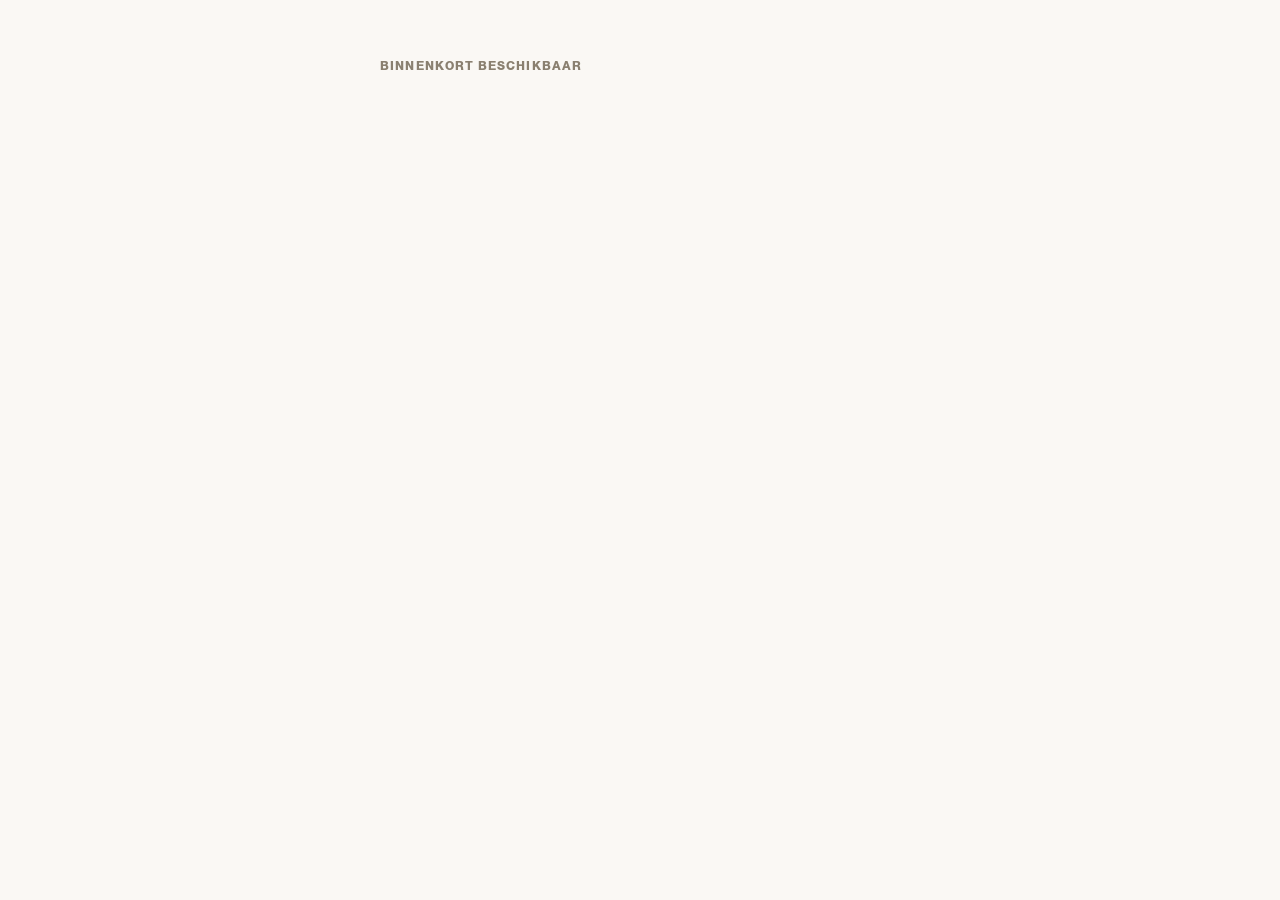
==== index.html @ 1dd10e85 "Init: gedeelde stijl en app-constants" ====
<!doctype html>
<html lang="nl">
<head>
  <meta charset="utf-8">
  <title>Gran Vida — Beschikbaarheid</title>
  <link rel="stylesheet" href="https://fonts.googleapis.com/css2?family=Libre+Baskerville:wght@400;700&family=Almarai:wght@400;700;800&display=swap">
  <link rel="stylesheet" href="assets/style.css">
</head>
<body>
  <div class="gv-page"><p class="gv-eyebrow">Binnenkort beschikbaar</p></div>
</body>
</html>
---- assets/style.css ----
* { box-sizing: border-box; }

body {
  margin: 0;
  background: #FAF8F4;
  font-family: 'Almarai', system-ui, sans-serif;
  color: #221F1A;
}

a { color: #E8592A; }
a:hover { color: #c2481f; }

.gv-eyebrow {
  font-family: 'Almarai', sans-serif;
  font-weight: 800;
  letter-spacing: 0.1em;
  text-transform: uppercase;
  font-size: 11.5px;
  color: #8a8070;
}

.gv-h1 {
  font-family: 'Libre Baskerville', serif;
  font-weight: 400;
  font-size: 30px;
  line-height: 1.2;
  margin: 0;
  color: #221F1A;
}

.gv-h2 {
  font-family: 'Libre Baskerville', serif;
  font-weight: 400;
  font-size: 19px;
  margin: 0;
  color: #221F1A;
}

.gv-page {
  max-width: 560px;
  margin: 0 auto;
  padding: 48px 20px 64px;
  display: flex;
  flex-direction: column;
  gap: 28px;
}

.gv-card {
  display: flex;
  flex-direction: column;
  gap: 14px;
  background: #FFFFFF;
  border: 1px solid #ECE6DA;
  border-radius: 4px;
  padding: 24px;
}

.gv-field-label {
  font-family: 'Almarai', sans-serif;
  font-weight: 700;
  font-size: 13px;
  color: #221F1A;
  display: block;
  margin-bottom: 6px;
}

.gv-input {
  width: 100%;
  border: 1px solid #d9d1c1;
  border-radius: 3px;
  background: #FDFCF9;
  padding: 11px 12px;
  font-size: 14.5px;
  font-family: 'Almarai', sans-serif;
  color: #221F1A;
}

.gv-btn {
  width: 100%;
  background: #E8592A;
  color: #FFFFFF;
  border: none;
  border-radius: 3px;
  padding: 15px;
  font-family: 'Almarai', sans-serif;
  font-weight: 700;
  font-size: 14.5px;
  cursor: pointer;
}

.gv-btn:disabled { opacity: 0.6; cursor: default; }

.gv-btn-secondary {
  background: #FFFFFF;
  color: #221F1A;
  border: 1px solid #ddd4c2;
}

.gv-error {
  color: #a3341f;
  font-size: 13px;
  background: #FBEAE5;
  border-radius: 3px;
  padding: 10px 12px;
}

.gv-rooster {
  display: grid;
  grid-template-columns: 84px repeat(5, 1fr);
  gap: 6px;
}

.gv-rooster-day {
  text-align: center;
  font-family: 'Almarai', sans-serif;
  font-weight: 800;
  font-size: 11px;
  color: #8a8070;
}

.gv-slot {
  aspect-ratio: 1;
  border-radius: 3px;
  border: 1.5px solid #bdb29c;
  cursor: pointer;
}

.gv-slot.checked {
  background: #E8592A;
  border-color: #E8592A;
}

.gv-status-open {
  font-size: 11px; font-weight: 700; color: #3f6b3a;
  background: #EAF1E6; padding: 3px 9px; border-radius: 10px;
}

.gv-status-uitgenodigd {
  font-size: 11px; font-weight: 700; color: #a3661f;
  background: #FBEADD; padding: 3px 9px; border-radius: 10px;
}

.gv-status-ingedeeld {
  font-size: 11px; font-weight: 700; color: #5a5248;
  background: #ECE6DA; padding: 3px 9px; border-radius: 10px;
}
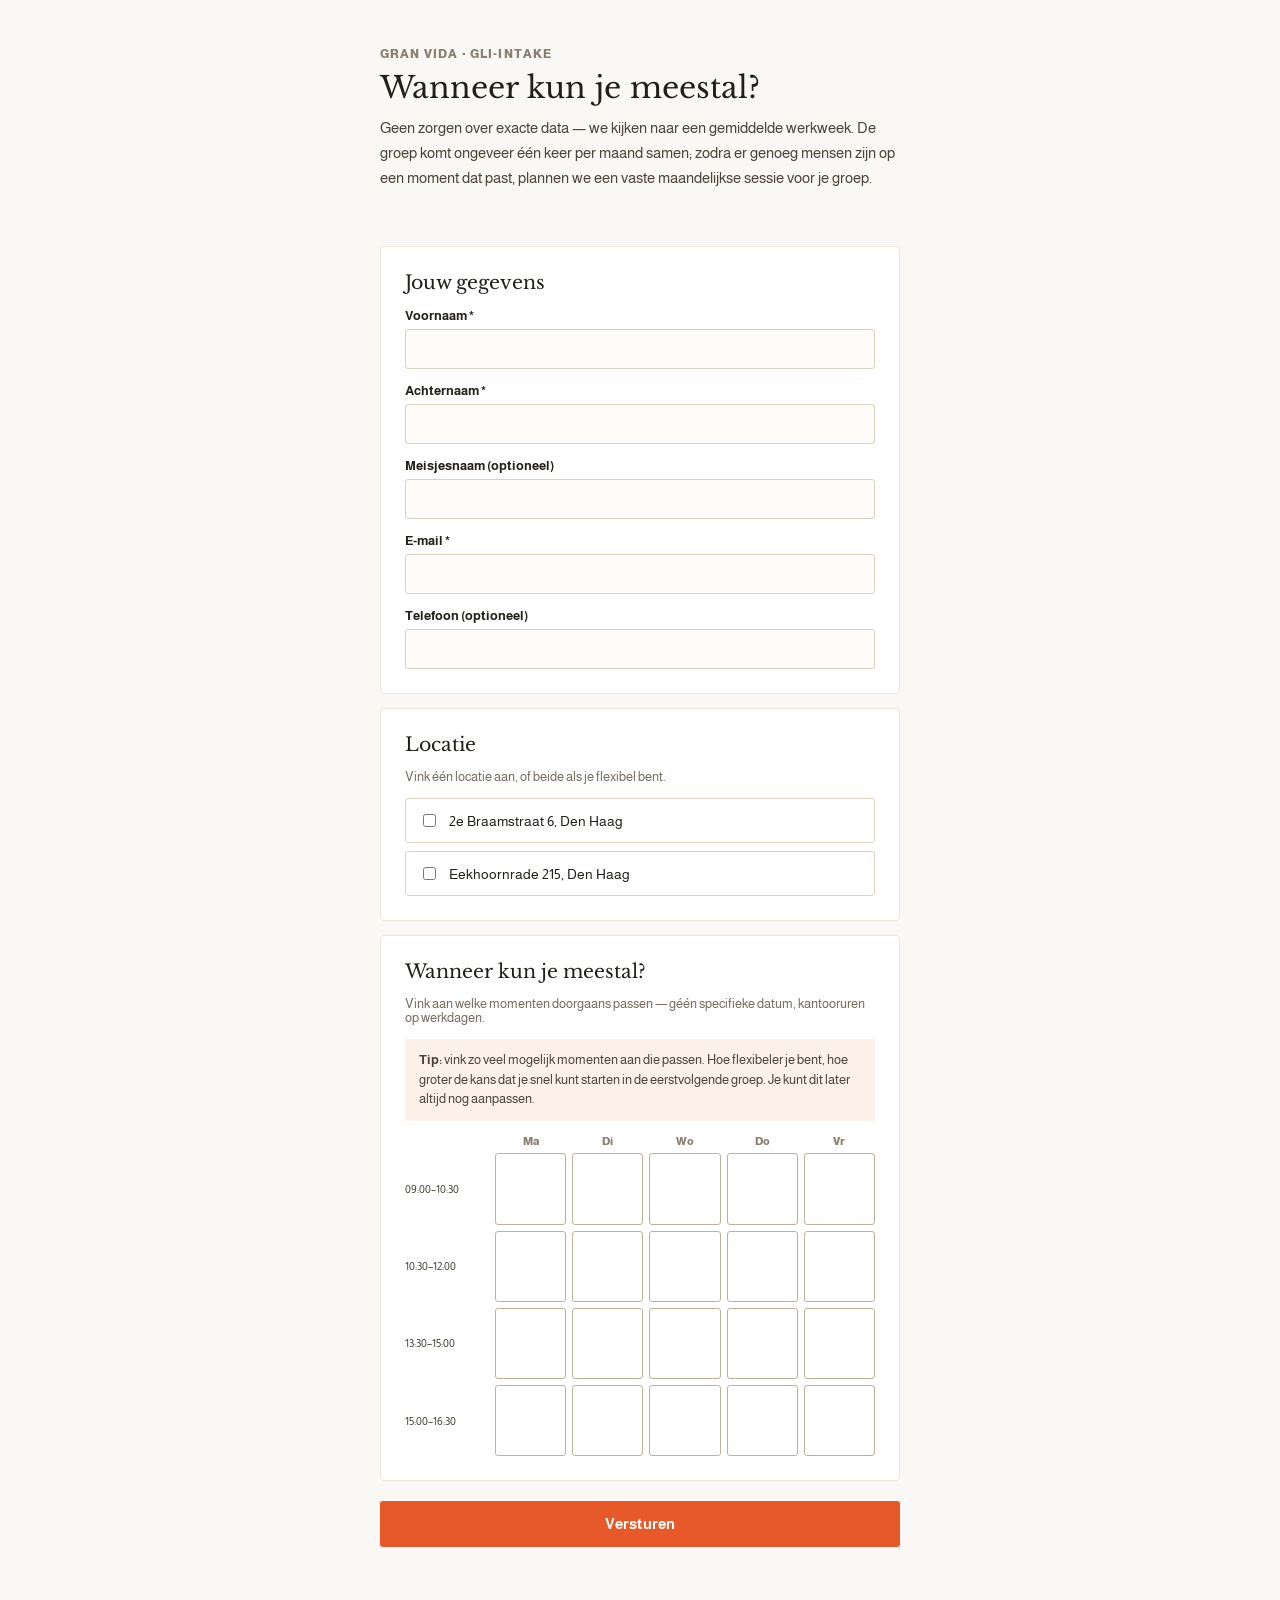
==== commit 90e3d573: "Publiek beschikbaarheidsformulier" ====
--- a/index.html
+++ b/index.html
@@ -2,11 +2,188 @@
 <html lang="nl">
 <head>
   <meta charset="utf-8">
+  <meta name="viewport" content="width=device-width, initial-scale=1">
   <title>Gran Vida — Beschikbaarheid</title>
   <link rel="stylesheet" href="https://fonts.googleapis.com/css2?family=Libre+Baskerville:wght@400;700&family=Almarai:wght@400;700;800&display=swap">
   <link rel="stylesheet" href="assets/style.css">
 </head>
 <body>
-  <div class="gv-page"><p class="gv-eyebrow">Binnenkort beschikbaar</p></div>
+  <div class="gv-page" id="formView">
+    <div style="display:flex;flex-direction:column;gap:10px;">
+      <div class="gv-eyebrow">Gran Vida · GLI-intake</div>
+      <h1 class="gv-h1">Wanneer kun je meestal?</h1>
+      <p style="margin:0;font-size:15px;line-height:1.65;color:#4a4438;">
+        Geen zorgen over exacte data — we kijken naar een gemiddelde werkweek. De groep komt ongeveer
+        één keer per maand samen; zodra er genoeg mensen zijn op een moment dat past, plannen we een
+        vaste maandelijkse sessie voor je groep.
+      </p>
+    </div>
+
+    <div id="formError"></div>
+
+    <form id="beschikbaarheidForm">
+      <div class="gv-card">
+        <div class="gv-h2">Jouw gegevens</div>
+        <div>
+          <label class="gv-field-label">Voornaam *</label>
+          <input class="gv-input" name="voornaam" required>
+        </div>
+        <div>
+          <label class="gv-field-label">Achternaam *</label>
+          <input class="gv-input" name="achternaam" required>
+        </div>
+        <div>
+          <label class="gv-field-label">Meisjesnaam (optioneel)</label>
+          <input class="gv-input" name="meisjesnaam">
+        </div>
+        <div>
+          <label class="gv-field-label">E-mail *</label>
+          <input class="gv-input" type="email" name="email" required>
+        </div>
+        <div>
+          <label class="gv-field-label">Telefoon (optioneel)</label>
+          <input class="gv-input" name="telefoon">
+        </div>
+      </div>
+
+      <div class="gv-card" style="margin-top:14px;">
+        <div class="gv-h2">Locatie</div>
+        <p style="margin:0;font-size:12.5px;color:#756c5e;">Vink één locatie aan, of beide als je flexibel bent.</p>
+        <div id="locatieOpties" style="display:flex;flex-direction:column;gap:8px;"></div>
+      </div>
+
+      <div class="gv-card" style="margin-top:14px;">
+        <div class="gv-h2">Wanneer kun je meestal?</div>
+        <p style="margin:0;font-size:12.5px;color:#756c5e;">Vink aan welke momenten doorgaans passen — géén specifieke datum, kantooruren op werkdagen.</p>
+        <div style="display:flex;gap:10px;align-items:flex-start;background:#FDF1EA;border-radius:3px;padding:12px 14px;">
+          <span style="font-size:12.5px;line-height:1.55;color:#4a4438;">
+            <strong>Tip:</strong> vink zo veel mogelijk momenten aan die passen. Hoe flexibeler je bent,
+            hoe groter de kans dat je snel kunt starten in de eerstvolgende groep. Je kunt dit later altijd nog aanpassen.
+          </span>
+        </div>
+        <div class="gv-rooster" id="roosterGrid"></div>
+      </div>
+
+      <button class="gv-btn" type="submit" style="margin-top:20px;">Versturen</button>
+    </form>
+  </div>
+
+  <div class="gv-page" id="confirmView" style="display:none;">
+    <div class="gv-card" style="align-items:center;text-align:center;gap:18px;">
+      <h1 class="gv-h1" id="confirmTitle">Bedankt!</h1>
+      <p style="margin:0;font-size:15px;line-height:1.65;color:#4a4438;">
+        Je beschikbaarheid is ontvangen. De groep komt ongeveer één keer per maand samen — zodra er
+        genoeg mensen zijn op een moment dat ook voor jou past, plannen we een vaste maandelijkse sessie
+        en nemen we contact met je op.
+      </p>
+      <label style="width:100%;border-top:1px solid #ECE6DA;padding-top:18px;display:flex;gap:12px;align-items:flex-start;text-align:left;cursor:pointer;">
+        <input type="checkbox" id="optInCheckbox" style="margin-top:3px;">
+        <span style="font-size:13px;color:#4a4438;line-height:1.55;">
+          Wil je er wekelijks een recept en inspiratie bij (video's, tips)? Ongeveer 1x per week, altijd af te melden.
+        </span>
+      </label>
+    </div>
+  </div>
+
+  <script src="assets/app.js"></script>
+  <script>
+    const params = new URLSearchParams(location.search);
+    let currentId = params.get('id') || '';
+
+    // Locatie-checkboxen
+    const locatieOpties = document.getElementById('locatieOpties');
+    LOCATIONS.forEach((loc, i) => {
+      const label = document.createElement('label');
+      label.style.cssText = 'display:flex;align-items:center;gap:10px;border:1px solid #ddd4c2;border-radius:3px;padding:12px 13px;cursor:pointer;';
+      label.innerHTML = `<input type="checkbox" name="locatie" value="${loc}"><span style="font-size:14px;">${loc}</span>`;
+      locatieOpties.appendChild(label);
+    });
+
+    // Roostergrid
+    const roosterGrid = document.getElementById('roosterGrid');
+    const days = ['Ma', 'Di', 'Wo', 'Do', 'Vr'];
+    roosterGrid.appendChild(document.createElement('div'));
+    days.forEach(d => {
+      const el = document.createElement('div');
+      el.className = 'gv-rooster-day';
+      el.textContent = d;
+      roosterGrid.appendChild(el);
+    });
+    const slotLabels = ['09:00–10:30', '10:30–12:00', '13:30–15:00', '15:00–16:30'];
+    slotLabels.forEach((label, rowI) => {
+      const rowLabel = document.createElement('div');
+      rowLabel.style.cssText = 'display:flex;align-items:center;font-size:11px;color:#4a4438;';
+      rowLabel.textContent = label;
+      roosterGrid.appendChild(rowLabel);
+      days.forEach((d, colI) => {
+        const slot = TIME_SLOTS[colI * 4 + rowI];
+        const el = document.createElement('div');
+        el.className = 'gv-slot';
+        el.dataset.slot = slot;
+        el.addEventListener('click', () => el.classList.toggle('checked'));
+        roosterGrid.appendChild(el);
+      });
+    });
+
+    // Prefill vanuit uitnodigingslink
+    const form = document.getElementById('beschikbaarheidForm');
+    if (params.get('voornaam')) form.voornaam.value = params.get('voornaam');
+    if (params.get('achternaam')) form.achternaam.value = params.get('achternaam');
+    if (params.get('email')) form.email.value = params.get('email');
+
+    form.addEventListener('submit', async (ev) => {
+      ev.preventDefault();
+      const errorBox = document.getElementById('formError');
+      errorBox.innerHTML = '';
+
+      const locaties = Array.from(document.querySelectorAll('input[name="locatie"]:checked')).map(c => c.value);
+      const rooster = Array.from(document.querySelectorAll('.gv-slot.checked')).map(el => el.dataset.slot);
+
+      if (!locaties.length) {
+        errorBox.innerHTML = '<div class="gv-error">Kies minstens één locatie.</div>';
+        return;
+      }
+      if (!rooster.length) {
+        errorBox.innerHTML = '<div class="gv-error">Vink minstens één moment aan.</div>';
+        return;
+      }
+
+      const submitBtn = form.querySelector('button[type="submit"]');
+      submitBtn.disabled = true;
+      submitBtn.textContent = 'Versturen...';
+
+      try {
+        const result = await postAction('submit', {
+          id: currentId,
+          voornaam: form.voornaam.value,
+          achternaam: form.achternaam.value,
+          meisjesnaam: form.meisjesnaam.value,
+          email: form.email.value,
+          telefoon: form.telefoon.value,
+          locaties: locaties.join('|'),
+          rooster: rooster.join(',')
+        });
+
+        if (!result.ok) throw new Error(result.error || 'Onbekende fout');
+
+        currentId = result.id;
+        document.getElementById('confirmTitle').textContent = `Bedankt, ${form.voornaam.value}!`;
+        document.getElementById('formView').style.display = 'none';
+        document.getElementById('confirmView').style.display = 'flex';
+      } catch (err) {
+        errorBox.innerHTML = `<div class="gv-error">Het versturen is niet gelukt (${err.message}). Probeer het opnieuw, of mail rechtstreeks naar <a href="mailto:contact@granvida.nl">contact@granvida.nl</a>.</div>`;
+        submitBtn.disabled = false;
+        submitBtn.textContent = 'Versturen';
+      }
+    });
+
+    document.getElementById('optInCheckbox').addEventListener('change', async (ev) => {
+      try {
+        await postAction('optIn', { id: currentId, waarde: ev.target.checked ? 'ja' : 'nee' });
+      } catch (err) {
+        // stille fout — dit is een secundaire, niet-kritieke actie
+      }
+    });
+  </script>
 </body>
 </html>
